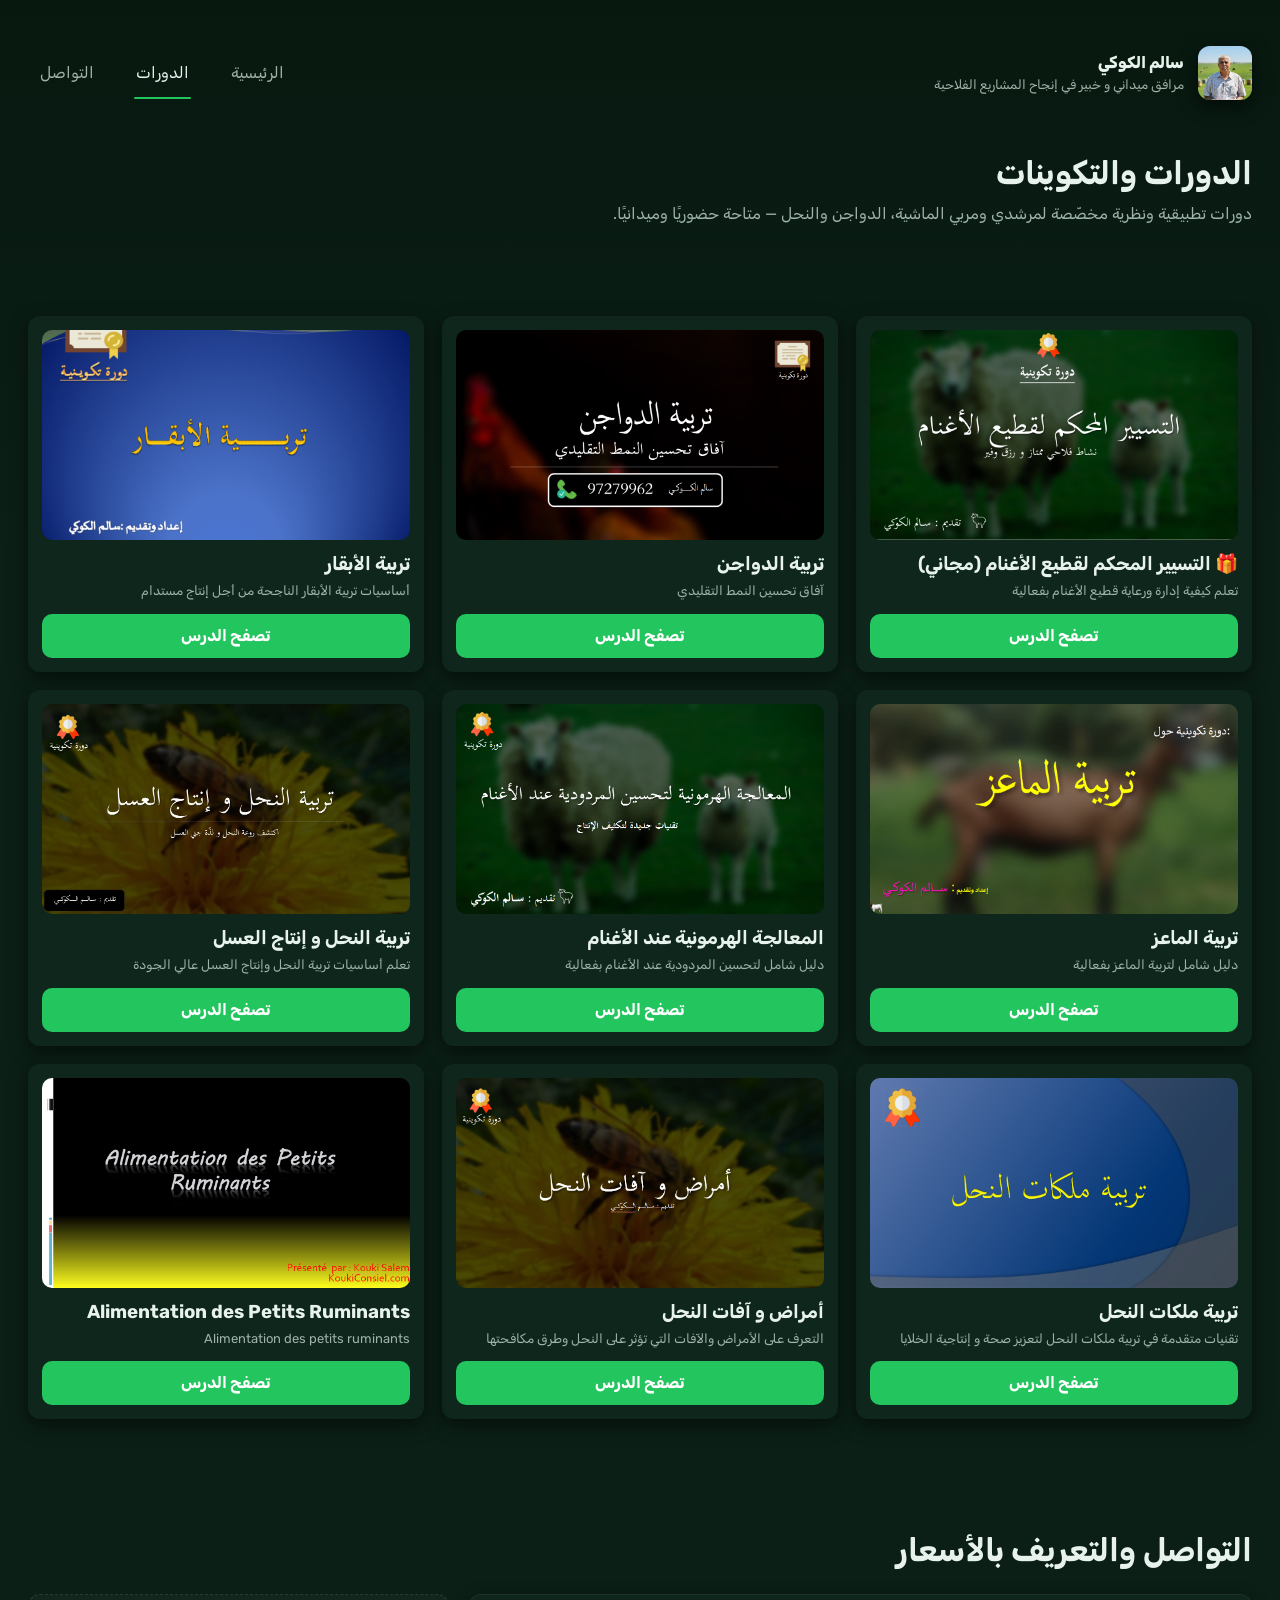
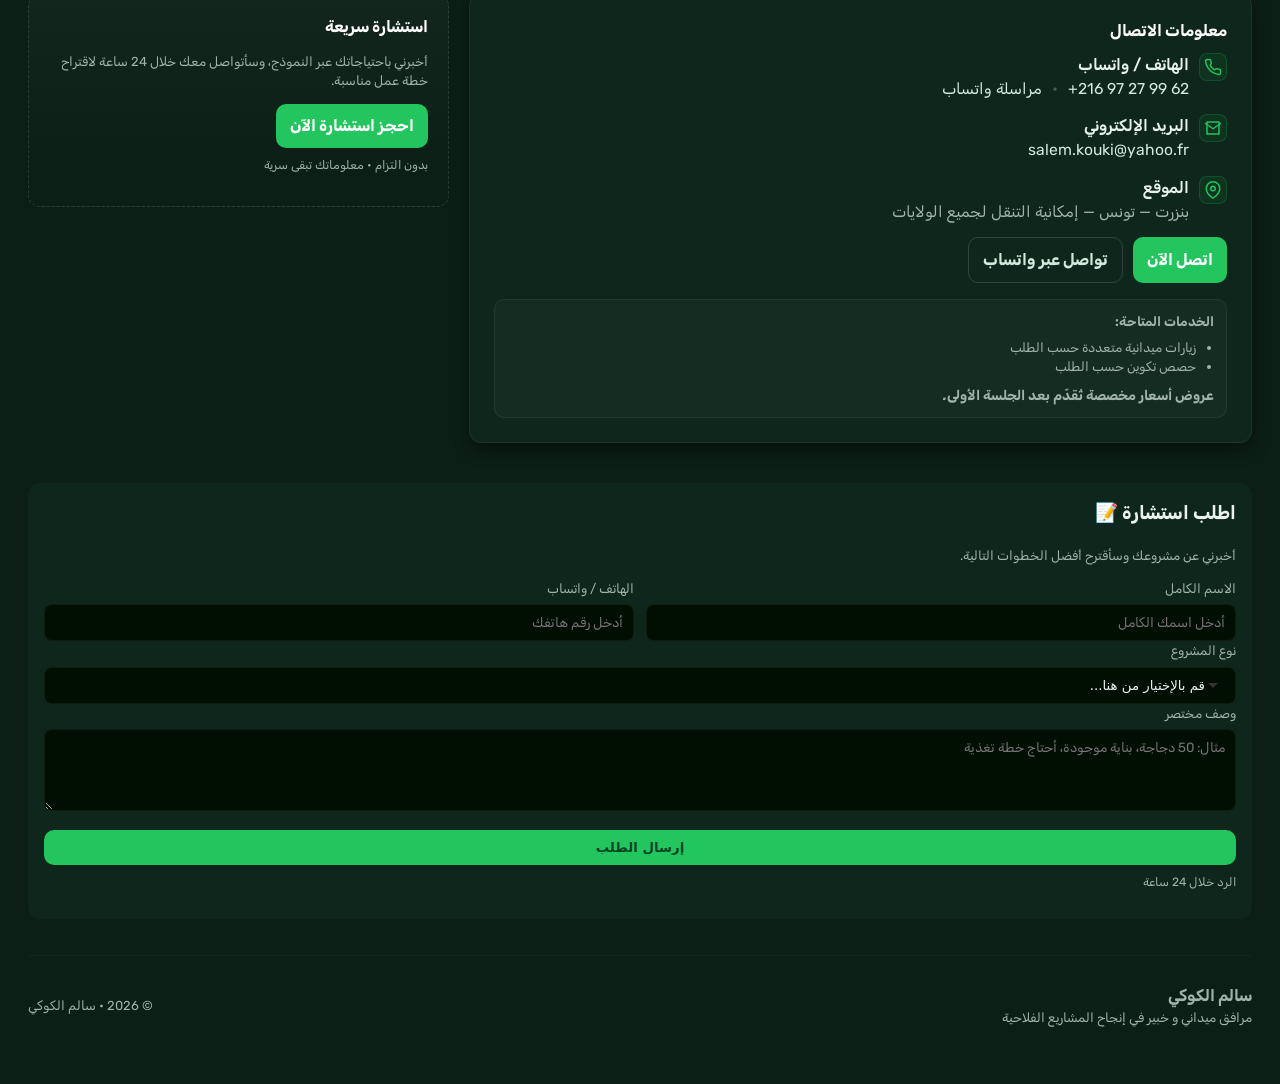
==== cours/index.html @ d53b3428 "courses" ====
<!doctype html>
<html lang="ar" dir="rtl">

<head>
    <meta charset="utf-8" />
    <meta name="viewport" content="width=device-width, initial-scale=1" />
    <meta name="theme-color" content="#0b1f16" />
    <title>دورات وتكوين — سالم الكوكي</title>
    <meta name="description"
        content="قائمة الدورات والتكوينات الميدانية والنظرية في تربية الماشية، الدواجن وتربية النحل." />
    <link rel="preconnect" href="https://fonts.googleapis.com">
    <link rel="preconnect" href="https://fonts.gstatic.com" crossorigin>
    <link href="https://fonts.googleapis.com/css2?family=Rubik:ital,wght@0,300..900;1,300..900&display=swap"
        rel="stylesheet">
    <link rel="stylesheet" href="../styles.css" />
</head>

<body>
    <div class="container">
        <header>
            <div class="brand">
                <div class="logo">
                    <img src="../small.png" alt="Logo"
                        style="width:100%;height:100%;object-fit:cover;border-radius:inherit;display:block;" />
                </div>
                <div>
                    <div style="font-weight:800">سالم الكوكي</div>
                    <div style="font-size:13px;color:var(--muted)">مرافق ميداني و خبير في إنجاح المشاريع الفلاحية</div>
                </div>
            </div>
            <nav id="site-nav" class="site-nav nav-hidden" aria-label="التنقل الرئيسي">
                <a href="../index.html">الرئيسية</a>
                <a href="#" class="active">الدورات</a>
                <a href="#contact">التواصل</a>
            </nav>
            <button class="menu-toggle" aria-controls="site-nav" aria-expanded="false" onclick="toggleMenu(event)">
                <svg xmlns="http://www.w3.org/2000/svg" width="24" height="24" viewBox="0 0 24 24" fill="none"
                    stroke="currentColor" stroke-width="2" stroke-linecap="round" stroke-linejoin="round"
                    class="feather feather-menu">
                    <line x1="3" y1="12" x2="21" y2="12"></line>
                    <line x1="3" y1="6" x2="21" y2="6"></line>
                    <line x1="3" y1="18" x2="21" y2="18"></line>
                </svg>
            </button>
        </header>

        <main>
            <section class="hero">
                <div>
                    <h1 style="line-height:1.2;">الدورات والتكوينات</h1>
                    <p>دورات تطبيقية ونظرية مخصّصة لمرشدي ومربي الماشية، الدواجن والنحل — متاحة حضوريًا وميدانيًا.</p>

                </div>


            </section>

            <section id="courses-list" style="padding-top:18px">

                <div class="cards-grid">
                    <article class="card">
                        <img class="card-media" src="./1.png" alt="التسيير المحكم لقطيع الأغنام​" />
                        <h3 style="margin: 0 0 -10px 0"> 🎁 التسيير المحكم لقطيع الأغنام​ (مجاني)</h3>
                        <p class="small">تعلم كيفية إدارة ورعاية قطيع الأغنام بفعالية</p>
                        <a class="btn cta full-width" href="./1.html">تصفح الدرس</a>
                    </article>

                    <article class="card">
                        <img class="card-media" src="./2.png" alt="التسيير المحكم لقطيع الأغنام​" />
                        <h3 style="margin: 0 0 -10px 0">تربية الدواجن​</h3>
                        <p class="small">آفاق تحسين النمط التقليدي​</p>
                        <a class="btn cta full-width" href="./2.html">تصفح الدرس</a>
                    </article>

                    <article class="card">
                        <img class="card-media" src="./3.png" alt="التسيير المحكم لقطيع الأغنام​" />
                        <h3 style="margin: 0 0 -10px 0">تربية الأبقار</h3>
                        <p class="small">
                            أساسيات تربية الأبقار الناجحة من أجل إنتاج مستدام​
                        </p>
                        <a class="btn cta full-width" href="./3.html">تصفح الدرس</a>
                    </article>

                    <article class="card">
                        <img class="card-media" src="./4.png" alt="التسيير المحكم لقطيع الأغنام​" />
                        <h3 style="margin: 0 0 -10px 0">تربية الماعز</h3>
                        <p class="small">
                            دليل شامل لتربية الماعز بفعالية​
                        </p>
                        <a class="btn cta full-width" href="./4.html">تصفح الدرس</a>
                    </article>

                    <article class="card">
                        <img class="card-media" src="./5.png" alt="التسيير المحكم لقطيع الأغنام​" />
                        <h3 style="margin: 0 0 -10px 0">المعالجة الهرمونية عند الأغنام​</h3>
                        <p class="small">
                            دليل شامل لتحسين المردودية عند الأغنام بفعالية​
                        </p>
                        <a class="btn cta full-width" href="./5.html">تصفح الدرس</a>
                    </article>

                    <article class="card">
                        <img class="card-media" src="./6.png" alt="التسيير المحكم لقطيع الأغنام​" />
                        <h3 style="margin: 0 0 -10px 0">تربية النحل و إنتاج العسل​</h3>
                        <p class="small">
                            تعلم أساسيات تربية النحل وإنتاج العسل عالي الجودة​
                        </p>
                        <a class="btn cta full-width" href="./6.html">تصفح الدرس</a>
                    </article>

                    <article class="card">
                        <img class="card-media" src="./7.png" alt="التسيير المحكم لقطيع الأغنام​" />
                        <h3 style="margin: 0 0 -10px 0">تربية ملكات النحل​</h3>
                        <p class="small">
                            تقنيات متقدمة في تربية ملكات النحل لتعزيز صحة و إنتاجية الخلايا​
                        </p>
                        <a class="btn cta full-width" href="./7.html">تصفح الدرس</a>
                    </article>

                    <article class="card">
                        <img class="card-media" src="./8.png" alt="التسيير المحكم لقطيع الأغنام​" />
                        <h3 style="margin: 0 0 -10px 0">أمراض و آفات النحل​</h3>
                        <p class="small">
                            التعرف على الأمراض والآفات التي تؤثر على النحل وطرق مكافحتها​
                        </p>
                        <a class="btn cta full-width" href="./8.html">تصفح الدرس</a>
                    </article>

                    <article class="card">
                        <img class="card-media" src="./9.png" alt="التسيير المحكم لقطيع الأغنام​" />
                        <h3 style="margin: 0 0 -10px 0">Alimentation des Petits Ruminants​</h3>
                        <p class="small">
                            Alimentation des petits ruminants
                        </p>
                        <a class="btn cta full-width" href="./9.html">تصفح الدرس</a>
                    </article>
                </div>
            </section>

            <section id="contact" class="contact-section" dir="rtl">
                <h2 class="contact-title">التواصل والتعريف بالأسعار</h2>

                <div class="contact-grid">
                    <article class="contact-card">
                        <h4>معلومات الاتصال</h4>

                        <ul class="contact-list">
                            <li>
                                <span class="icon" aria-hidden="true">
                                    <svg width="18" height="18" viewBox="0 0 24 24" fill="none" stroke="currentColor"
                                        stroke-width="2" stroke-linecap="round" stroke-linejoin="round">
                                        <path
                                            d="M22 16.92v3a2 2 0 0 1-2.18 2 19.86 19.86 0 0 1-8.63-3.07 19.5 19.5 0 0 1-6-6A19.86 19.86 0 0 1 2.08 4.18 2 2 0 0 1 4.06 2h3a2 2 0 0 1 2 1.72c.12.89.3 1.76.54 2.6a2 2 0 0 1-.45 2.11L8.09 9.91a16 16 0 0 0 6 6l1.48-1.06a2 2 0 0 1 2.11-.45c.84.24 1.71.42 2.6.54A2 2 0 0 1 22 16.92z" />
                                    </svg>
                                </span>
                                <div>
                                    <div class="label">الهاتف / واتساب</div>
                                    <div class="value">
                                        <a href="tel:+21697279962">‎+216 97 27 99 62</a>
                                        <span class="sep">•</span>
                                        <a href="https://wa.me/21697279962?text=مرحبا، إريد حجز إستشارة" target="_blank"
                                            rel="noopener">مراسلة واتساب</a>
                                    </div>
                                </div>
                            </li>
                            <li>
                                <span class="icon" aria-hidden="true">
                                    <svg width="18" height="18" viewBox="0 0 24 24" fill="none" stroke="currentColor"
                                        stroke-width="2" stroke-linecap="round" stroke-linejoin="round">
                                        <path d="M4 4h16v16H4z" fill="none" />
                                        <path d="M22 6l-10 7L2 6" />
                                    </svg>
                                </span>
                                <div>
                                    <div class="label">البريد الإلكتروني</div>
                                    <div class="value"><a href="mailto:salem.kouki@yahoo.fr">salem.kouki@yahoo.fr</a>
                                    </div>
                                </div>
                            </li>
                            <li>
                                <span class="icon" aria-hidden="true">
                                    <svg width="18" height="18" viewBox="0 0 24 24" fill="none" stroke="currentColor"
                                        stroke-width="2" stroke-linecap="round" stroke-linejoin="round">
                                        <path d="M21 10c0 7-9 13-9 13S3 17 3 10a9 9 0 1 1 18 0z" />
                                        <circle cx="12" cy="10" r="3" />
                                    </svg>
                                </span>
                                <div>
                                    <div class="label">الموقع</div>
                                    <div class="value">بنزرت — تونس — إمكانية التنقل لجميع الولايات</div>
                                </div>
                            </li>
                        </ul>

                        <div class="contact-actions">
                            <a class="btn cta" href="tel:+21697279962">اتصل الآن</a>
                            <a class="btn btn-ghost" href="https://wa.me/21697279962?text=مرحبا، إريد حجز إستشارة"
                                target="_blank" rel="noopener">تواصل عبر واتساب</a>
                        </div>

                        <div class="info-callout small">
                            <strong>الخدمات المتاحة:</strong>
                            <ul>
                                <li>زيارات ميدانية متعددة حسب الطلب</li>
                                <li>حصص تكوين حسب الطلب</li>
                            </ul>
                            <em>عروض أسعار مخصصة تُقدّم بعد الجلسة الأولى.</em>
                        </div>
                    </article>

                    <aside class="contact-cta">
                        <h4>استشارة سريعة</h4>
                        <p class="small">أخبرني باحتياجاتك عبر النموذج، وسأتواصل معك خلال 24 ساعة لاقتراح خطة عمل
                            مناسبة.</p>
                        <a class="btn cta" href="#contactFormSection">احجز استشارة الآن</a>
                        <p class="micro">بدون التزام • معلوماتك تبقى سرية</p>
                    </aside>
                </div>
            </section>

            <div class="form" id="contactFormSection">
                <h3 style="margin-top:0">اطلب استشارة 📝</h3>
                <p class="small">أخبرني عن مشروعك وسأقترح أفضل الخطوات التالية.</p>
                <form id="contactForm" action="https://formbold.com/s/6rpND" method="POST">
                    <div class="form-grid">
                        <div>
                            <label for="name">الاسم الكامل</label>
                            <input id="name" name="name" placeholder="أدخل اسمك الكامل" required />
                        </div>
                        <div>
                            <label for="phone">الهاتف / واتساب</label>
                            <input id="phone" name="phone" placeholder="أدخل رقم هاتفك" inputmode="tel" required />
                        </div>
                    </div>

                    <label for="service">نوع المشروع</label>
                    <select id="service" name="service"
                        style="font-family: system-ui, -apple-system, BlinkMacSystemFont, 'Segoe UI', Roboto, Oxygen, Ubuntu, Cantarell, 'Open Sans', 'Helvetica Neue', sans-serif;">
                        <option>قم بالإختيار من هنا...</option>
                        <option>أبقار</option>
                        <option>أغنام</option>
                        <option>دواجن</option>
                        <option>نحل</option>
                        <option>مختلط / استشارة</option>
                    </select>

                    <label for="message">وصف مختصر</label>
                    <textarea id="message" name="message" rows="4"
                        placeholder="مثال: 50 دجاجة، بناية موجودة، أحتاج خطة تغذية" required></textarea>

                    <button type="submit"
                        style="width:100%;margin-top:12px;
                                            font-family: system-ui, -apple-system, BlinkMacSystemFont, 'Segoe UI', Roboto, Oxygen, Ubuntu, Cantarell, 'Open Sans', 'Helvetica Neue', sans-serif;">إرسال
                        الطلب</button>
                    <p class="form-note">الرد خلال 24 ساعة</p>
                </form>

            </div>
        </main>

        <footer>
            <div class="footer-inner"
                style="display:flex;justify-content:space-between;align-items:center;gap:12px;flex-wrap:wrap">
                <div>
                    <strong>سالم الكوكي</strong>
                    <div class="small">مرافق ميداني و خبير في إنجاح المشاريع الفلاحية</div>
                </div>
                <div class="small">© <span id="year"></span> • سالم الكوكي </div>
            </div>
        </footer>
    </div>

    <script>
        document.getElementById('year').textContent = new Date().getFullYear();

        // Make article cards clickable
        document.querySelectorAll('.card').forEach(card => {
            card.addEventListener('click', function (e) {
                // Prevent double navigation if the button/link is clicked
                if (e.target.closest('a')) return;
                const link = card.querySelector('a.btn.cta');
                if (link) {
                    window.location.href = link.getAttribute('href');
                }
            });
            card.style.cursor = 'pointer';
        });

        // Mobile menu toggle (copied from index)
        function toggleMenu(e) {
            const nav = document.getElementById('site-nav');
            const open = !nav.classList.contains('open');
            nav.classList.toggle('open', open);
            e.currentTarget.setAttribute('aria-expanded', open ? 'true' : 'false');
            const existingBackdrop = document.querySelector('.nav-backdrop');
            if (open) {
                document.body.classList.add('menu-open');
                if (!existingBackdrop) {
                    const backdrop = document.createElement('div');
                    backdrop.className = 'nav-backdrop';
                    backdrop.addEventListener('click', () => {
                        nav.classList.remove('open');
                        document.body.classList.remove('menu-open');
                        e.currentTarget.setAttribute('aria-expanded', 'false');
                        backdrop.remove();
                    });
                    document.body.appendChild(backdrop);
                }
            } else {
                document.body.classList.remove('menu-open');
                if (existingBackdrop) existingBackdrop.remove();
            }
        }
    </script>
</body>

</html>
---- styles.css ----
:root {
  /* Dark green theme */
  --bg: #0b1f16;
  /* page background */
  --card: #0e261b;
  /* card surfaces */
  --muted: #9fb3a9;
  /* subdued text */
  --accent: #22c55e;
  /* primary accent (green) */
  --glass: rgba(255, 255, 255, 0.04);
  --max-width: 1300px;
  --radius: 14px;
  font-family: "Rubik", system-ui, -apple-system, "Segoe UI", Roboto,
    "Helvetica Neue", Arial;
}

* {
  box-sizing: border-box;
}

html,
body {
  min-height: 100%;
}

/* Smooth scrolling for in-page anchors */
html {
  scroll-behavior: smooth;
}

/* Respect users who prefer reduced motion */
@media (prefers-reduced-motion: reduce) {
  html {
    scroll-behavior: auto;
  }
}

body {
  margin: 0;
  background: linear-gradient(180deg, #07180f 0%, #0b1f16 60%);
  background-color: #0b1f16;
  /* solid fallback */
  background-repeat: no-repeat;
  /* never tile */
  background-attachment: fixed;
  /* stay continuous while scrolling */
  color: #e6f2eb;
  -webkit-font-smoothing: antialiased;
  -moz-osx-font-smoothing: grayscale;
  line-height: 1.5;
}

.container {
  max-width: var(--max-width);
  margin: 0 auto;
  padding: 28px;
}

header {
  display: flex;
  align-items: center;
  justify-content: space-between;
  padding: 18px 0;
  position: relative;
}

/* Header (no sticky/blur) */
header {
  position: relative; /* normal flow */
  top: auto;
  z-index: auto;
  backdrop-filter: none;
}

/* Add subtle border when scrolled */
.header-scrolled {
  border-bottom: 1px solid rgba(255, 255, 255, 0.06);
}

.brand {
  display: flex;
  gap: 14px;
  align-items: center;
}

.logo {
  width: 54px;
  height: 54px;
  border-radius: 12px;
  background: linear-gradient(135deg, #065f46, #16a34a);
  display: flex;
  align-items: center;
  justify-content: center;
  font-weight: 700;
  color: #04130d;
  box-shadow: 0 6px 18px rgba(0, 0, 0, 0.55);
}

nav {
  display: flex;
  gap: 18px;
  align-items: center;
}

nav a {
  color: var(--muted);
  text-decoration: none;
}

/* Modern nav styling */
.site-nav a {
  padding: 8px 12px;
  border-radius: 10px;
  position: relative;
  transition: color 0.2s ease, background-color 0.2s ease;
  display: inline-flex;
  align-items: center;
  gap: 8px;
}

.site-nav a:hover {
  background-color: rgba(255, 255, 255, 0.06);
  color: #e6f2eb;
}

.site-nav a.active {
  color: #e6f2eb;
}

.site-nav a.active::after {
  content: "";
  position: absolute;
  inset-inline: 10px;
  bottom: -6px;
  height: 2px;
  background: var(--accent);
  border-radius: 2px;
}

/* Mobile menu button */
.menu-toggle {
  display: none;
  background: rgba(255, 255, 255, 0.06);
  color: #e6f2eb;
  border: 1px solid rgba(255, 255, 255, 0.12);
  padding: 8px 12px;
  border-radius: 10px;
  font-weight: 700;
  cursor: pointer;
}

.cta {
  background: var(--accent);
  color: white;
  padding: 10px 14px;
  border-radius: 10px;
  text-decoration: none;
  font-weight: 700;
}

.full-width {
  width: 100%;
}

.hero {
  display: grid;
  grid-template-columns: 1fr 420px;
  gap: 28px;
  align-items: center;
  padding: 36px 0;
}

.hero h1 {
  font-size: 32px;
  margin: 0 0 10px 0;
}

.hero p {
  color: var(--muted);
  margin: 0 0 18px 0;
}

/* Modern chips under hero text */
.hero-badges {
  display: flex;
  flex-wrap: wrap;
  gap: 10px;
  margin: 14px 0 8px 0;
}

.badge {
  display: inline-flex;
  align-items: center;
  gap: 8px;
  background: rgba(34, 197, 94, 0.08);
  color: #b9fbc0;
  border: 1px solid rgba(34, 197, 94, 0.2);
  padding: 6px 10px;
  border-radius: 999px;
  font-size: 13px;
}

.badge .dot {
  width: 6px;
  height: 6px;
  border-radius: 50%;
  background: var(--accent);
  box-shadow: 0 0 0 4px rgba(34, 197, 94, 0.15);
}

.hero-actions {
  display: flex;
  gap: 10px;
  align-items: center;
  margin: 12px 0 6px 0;
}

.btn-ghost {
  background: transparent;
  color: #cfe9db;
  border: 1px solid rgba(255, 255, 255, 0.14);
  padding: 10px 14px;
  border-radius: 10px;
  text-decoration: none;
  font-weight: 700;
}

.btn-ghost:hover {
  border-color: rgba(255, 255, 255, 0.24);
  background: rgba(255, 255, 255, 0.04);
}

.cards {
  display: grid;
  grid-template-columns: repeat(2, 1fr);
  gap: 12px;
  margin-top: 16px;
}

.cards-grid {
  display: grid;
  grid-template-columns: repeat(3, 1fr);
  gap: 18px;
  margin-top: 18px;
}

.card-media {
  width: 100%;
  height: 210px;
  object-fit: cover;
  border-radius: 10px;
  display: block;
  margin-bottom: 10px;
}

@media (max-width: 980px) {
  .cards-grid {
    grid-template-columns: repeat(2, 1fr);
  }
}

@media (max-width: 620px) {
  .cards-grid {
    grid-template-columns: 1fr;
  }
  .card-media {
    height: 180px;
  }
}

.card {
  background: var(--card);
  padding: 14px;
  border-radius: 12px;
  box-shadow: 0 6px 18px rgba(0, 0, 0, 0.5);
}

.profile-card {
  background: linear-gradient(180deg, rgba(255, 255, 255, 0.02), transparent);
  padding: 18px;
  border-radius: 12px;
}

.profile-card h3 {
  margin: 0 0 6px 0;
}

.profile-card p {
  margin: 0;
  color: var(--muted);
}

.services {
  display: grid;
  grid-template-columns: repeat(3, 1fr);
  gap: 14px;
  margin-top: 22px;
}

.service {
  background: var(--glass);
  padding: 16px;
  border-radius: 12px;
  border: 1px solid rgba(255, 255, 255, 0.06);
  transition: transform 0.2s ease, border-color 0.2s ease, background 0.2s ease;
}

.service h4 {
  margin: 0 0 8px 0;
}

.service:hover {
  background: rgba(255, 255, 255, 0.06);
  border-color: rgba(255, 255, 255, 0.12);
  transform: translateY(-2px);
}

.about {
  display: flex;
  gap: 24px;
  align-items: flex-start;
  padding: 36px 0;
  border-top: 1px solid rgba(255, 255, 255, 0.03);
  flex-wrap: wrap;
}

.about img {
  width: 100%;
  border-radius: 12px;
  object-fit: cover;
}

/* About media column */
.about-media {
  width: min(360px, 100%);
  flex-shrink: 0;
}

.testimonials {
  margin-top: 18px;
  display: grid;
  grid-template-columns: repeat(2, 1fr);
  gap: 12px;
}

.testimonial {
  background: rgba(255, 255, 255, 0.02);
  padding: 14px;
  border-radius: 12px;
}

@media (max-width: 620px) {
  .testimonials {
    grid-template-columns: repeat(1, 1fr);
  }
}
@media (max-width: 640px) {
  footer .footer-inner {
    flex-direction: column;
    justify-content: center;
    align-items: center;
    text-align: center;
  }
}

/* Gallery */
.gallery {
  display: grid;
  grid-template-columns: repeat(3, 1fr);
  gap: 12px;
  margin-top: 18px;
}

.gallery figure {
  margin: 0;
  position: relative;
  overflow: hidden;
  border-radius: 12px;
  background: var(--glass);
}

.gallery img {
  width: 100%;
  aspect-ratio: 4 / 3;
  height: auto;
  object-fit: cover;
  display: block;
  transition: transform 0.3s ease;
}

.gallery figure:hover img {
  transform: scale(1.04);
}

.gallery figcaption {
  position: absolute;
  left: 0;
  right: 0;
  bottom: 0;
  padding: 8px 10px;
  background: linear-gradient(transparent, rgba(0, 0, 0, 0.55));
  color: #e6f2eb;
  font-size: 13px;
}

footer {
  border-top: 1px solid rgba(255, 255, 255, 0.03);
  padding: 28px 0;
  margin-top: 36px;
  color: var(--muted);
}

/* Contact section modern layout */
.contact-section {
  margin-top: 40px;
  padding: 40px 0;
}

.contact-title {
  font-size: 2em;
  margin-bottom: 20px;
  text-align: right;
}

.contact-grid {
  display: grid;
  grid-template-columns: 1.3fr 0.7fr;
  gap: 20px;
  align-items: start;
}

.contact-card {
  background: var(--card);
  padding: 24px;
  border-radius: 12px;
  box-shadow: 0 6px 18px rgba(0, 0, 0, 0.45);
  border: 1px solid rgba(255, 255, 255, 0.06);
}

.contact-card h4,
.contact-cta h4 {
  margin: 0 0 10px 0;
  color: #fff;
}

.contact-list {
  list-style: none;
  padding: 0;
  margin: 10px 0 0 0;
  display: flex;
  flex-direction: column;
  gap: 14px;
}

.contact-list li {
  display: grid;
  grid-template-columns: 28px 1fr;
  gap: 10px;
  align-items: start;
}

.contact-list .icon {
  width: 28px;
  height: 28px;
  display: inline-flex;
  align-items: center;
  justify-content: center;
  color: var(--accent);
  background: rgba(34, 197, 94, 0.08);
  border: 1px solid rgba(34, 197, 94, 0.2);
  border-radius: 8px;
}

.contact-list .label {
  font-weight: 600;
  color: #e6f2eb;
}

.contact-list .value {
  color: var(--muted);
  font-size: 0.98em;
}

.contact-list a {
  color: #cfe9db;
  text-decoration: none;
}

.contact-list a:hover {
  text-decoration: underline;
}

.contact-list .sep {
  margin: 0 6px;
  color: rgba(255, 255, 255, 0.25);
}

.contact-actions {
  display: flex;
  flex-wrap: wrap;
  gap: 10px;
  margin-top: 14px;
}

.btn {
  display: inline-flex;
  align-items: center;
  justify-content: center;
}

.info-callout {
  margin-top: 16px;
  padding: 12px;
  border-radius: 10px;
  background: rgba(255, 255, 255, 0.03);
  border: 1px solid rgba(255, 255, 255, 0.06);
}

.info-callout ul {
  margin: 6px 0 8px 0;
  padding-inline-start: 18px;
}

.info-callout em {
  display: block;
  margin-top: 6px;
  font-weight: 700;
  font-size: 1.05em;
}

.contact-cta {
  background: linear-gradient(180deg, rgba(255, 255, 255, 0.03), transparent);
  padding: 20px;
  border-radius: 12px;
  border: 1px dashed rgba(255, 255, 255, 0.12);
}

.contact-cta .micro {
  margin-top: 8px;
  color: var(--muted);
  font-size: 12px;
}

@media (max-width: 980px) {
  .contact-grid {
    grid-template-columns: 1fr;
  }
}

@media (max-width: 980px) {
  .hero {
    grid-template-columns: 1fr;
  }

  .services {
    grid-template-columns: repeat(2, 1fr);
  }

  .cards {
    grid-template-columns: 1fr;
  }

  .gallery {
    grid-template-columns: repeat(2, 1fr);
  }
}

@media (max-width: 620px) {
  .services {
    grid-template-columns: 1fr;
  }

  .hero h1 {
    font-size: 26px;
  }

  .nav-hidden {
    display: none;
  }

  .gallery {
    grid-template-columns: 1fr;
  }

  .menu-toggle {
    display: flex;
    align-items: center;
    gap: 8px;
  }

  /* Overlay mobile nav when opened */
  .nav-hidden.open {
    display: flex;
    flex-direction: column;
    position: absolute;
    right: 16px;
    left: 16px;
    top: 64px;
    background: var(--card);
    border: 1px solid rgba(255, 255, 255, 0.08);
    border-radius: 12px;
    padding: 12px;
    gap: 10px;
    box-shadow: 0 10px 30px rgba(0, 0, 0, 0.35);
    z-index: 999;
  }

  .nav-hidden.open a {
    padding: 10px 12px;
    border-radius: 10px;
    background: rgba(255, 255, 255, 0.03);
    border: 1px solid rgba(255, 255, 255, 0.06);
  }

  .nav-hidden.open .nav-ico {
    width: 18px;
    height: 18px;
  }

  .nav-hidden.open a span {
    display: inline-block;
  }

  .container {
    padding: 18px;
  }

  /* Stack About section on small screens */
  .about {
    flex-direction: column;
    gap: 16px !important;
    padding: 24px 0 !important;
  }

  .about-media {
    width: 100% !important;
  }

  .about-media img {
    aspect-ratio: 4 / 3;
    height: auto;
  }
}

.form {
  background: var(--card);
  padding: 16px;
  border-radius: 12px;
}

label {
  display: block;
  font-size: 13px;
  color: var(--muted);
  margin-bottom: 6px;
}

input,
textarea,
select {
  width: 100%;
  padding: 10px;
  border-radius: 8px;
  border: 1px solid rgba(255, 255, 255, 0.06);
  background-color: #000f02;
  /* ensure dark control surface */
  color: inherit;
  font-family: inherit;
}

input:focus,
textarea:focus,
select:focus {
  outline: none;
  border-color: rgba(34, 197, 94, 0.5);
  box-shadow: 0 0 0 4px rgba(34, 197, 94, 0.12);
}

/* Force dark dropdown UI */
select {
  color-scheme: dark;
  /* hint browsers to render dark popups */
}

/* Dropdown list options (Chromium/Firefox) */
select option {
  background-color: #0a0a0a;
  /* black options panel */
  color: #e6f2eb;
}

select option:hover,
select option:checked {
  background-color: #111;
  /* dark hover/selected */
  color: #e6f2eb;
}

button {
  background: var(--accent);
  border: none;
  padding: 10px 14px;
  border-radius: 10px;
  color: #042;
  font-weight: 700;
  cursor: pointer;
  transition: transform 0.15s ease, box-shadow 0.15s ease;
}

.form-note {
  margin-top: 8px;
  color: var(--muted);
  font-size: 12px;
}

button:hover {
  transform: translateY(-1px);
  box-shadow: 0 10px 18px rgba(0, 0, 0, 0.25);
}

.small {
  font-size: 13px;
  color: var(--muted);
}

.grid-2 {
  display: grid;
  grid-template-columns: 1fr 1fr;
  gap: 12px;
}

/* two-column inputs in contact form (inside hero) */
.form-grid {
  display: grid;
  grid-template-columns: 1fr 1fr;
  gap: 12px;
}

@media (max-width: 620px) {
  .form-grid {
    grid-template-columns: 1fr;
  }

  #site-nav a {
    width: 100%;
    text-align: center;
  }
}

/* Floating WhatsApp button */
.whatsapp-fab {
  position: fixed;
  inset-block-end: calc(16px + env(safe-area-inset-bottom));
  inset-inline-end: 16px;
  width: 56px;
  height: 56px;
  border-radius: 50%;
  background: #25d366;
  /* WhatsApp green */
  color: #04130d;
  display: flex;
  align-items: center;
  justify-content: center;
  box-shadow: 0 8px 24px rgba(0, 0, 0, 0.35);
  text-decoration: none;
  z-index: 1000;
  transition: transform 0.2s ease, box-shadow 0.2s ease;
  right: 16px;
}

.whatsapp-fab:hover {
  transform: translateY(-2px);
  box-shadow: 0 10px 28px rgba(0, 0, 0, 0.45);
}

.whatsapp-fab svg {
  width: 28px;
  height: 28px;
  fill: #ffffff;
}

@media (max-width: 620px) {
  .whatsapp-fab {
    width: 52px;
    height: 52px;
    inset-inline-end: 12px;
  }
}

.sr-only {
  position: absolute;
  width: 1px;
  height: 1px;
  padding: 0;
  margin: -1px;
  overflow: hidden;
  clip: rect(0, 0, 0, 0);
  white-space: nowrap;
  border: 0;
}

/* Fancyapps Carousel (gallery) */
#myCarousel {
  --f-arrow-pos: 10px;
  --f-arrow-bg: rgba(255, 255, 255, 0.75);
  --f-arrow-hover-bg: rgba(255, 255, 255, 1);
  --f-arrow-color: #333;
  --f-arrow-width: 40px;
  --f-arrow-height: 40px;
  --f-arrow-svg-width: 20px;
  --f-arrow-svg-height: 20px;
  --f-arrow-svg-stroke-width: 2px;
  --f-arrow-border-radius: 50%;

  height: 400px;
  border-radius: 12px;
  background: var(--glass);
  overflow: hidden;
}

#myCarousel .f-carousel__slide {
  display: flex;
  align-items: center;
  justify-content: center;
}

#myCarousel img {
  max-width: 100%;
  max-height: 100%;
  height: auto;
  display: block;
}

select {
  -webkit-appearance: none; /* For Webkit browsers */
  -moz-appearance: none; /* For Firefox */
  appearance: none; /* Standard property */
  background-image: url('data:image/svg+xml;utf8,<svg fill="%23333" height="24" viewBox="0 0 24 24" width="24" xmlns="http://www.w3.org/2000/svg"><path d="M7 10l5 5 5-5z"/><path d="M0 0h24v24H0z" fill="none"/></svg>');
  background-repeat: no-repeat;
  background-position: right 10px center;
  padding-right: 30px;
}
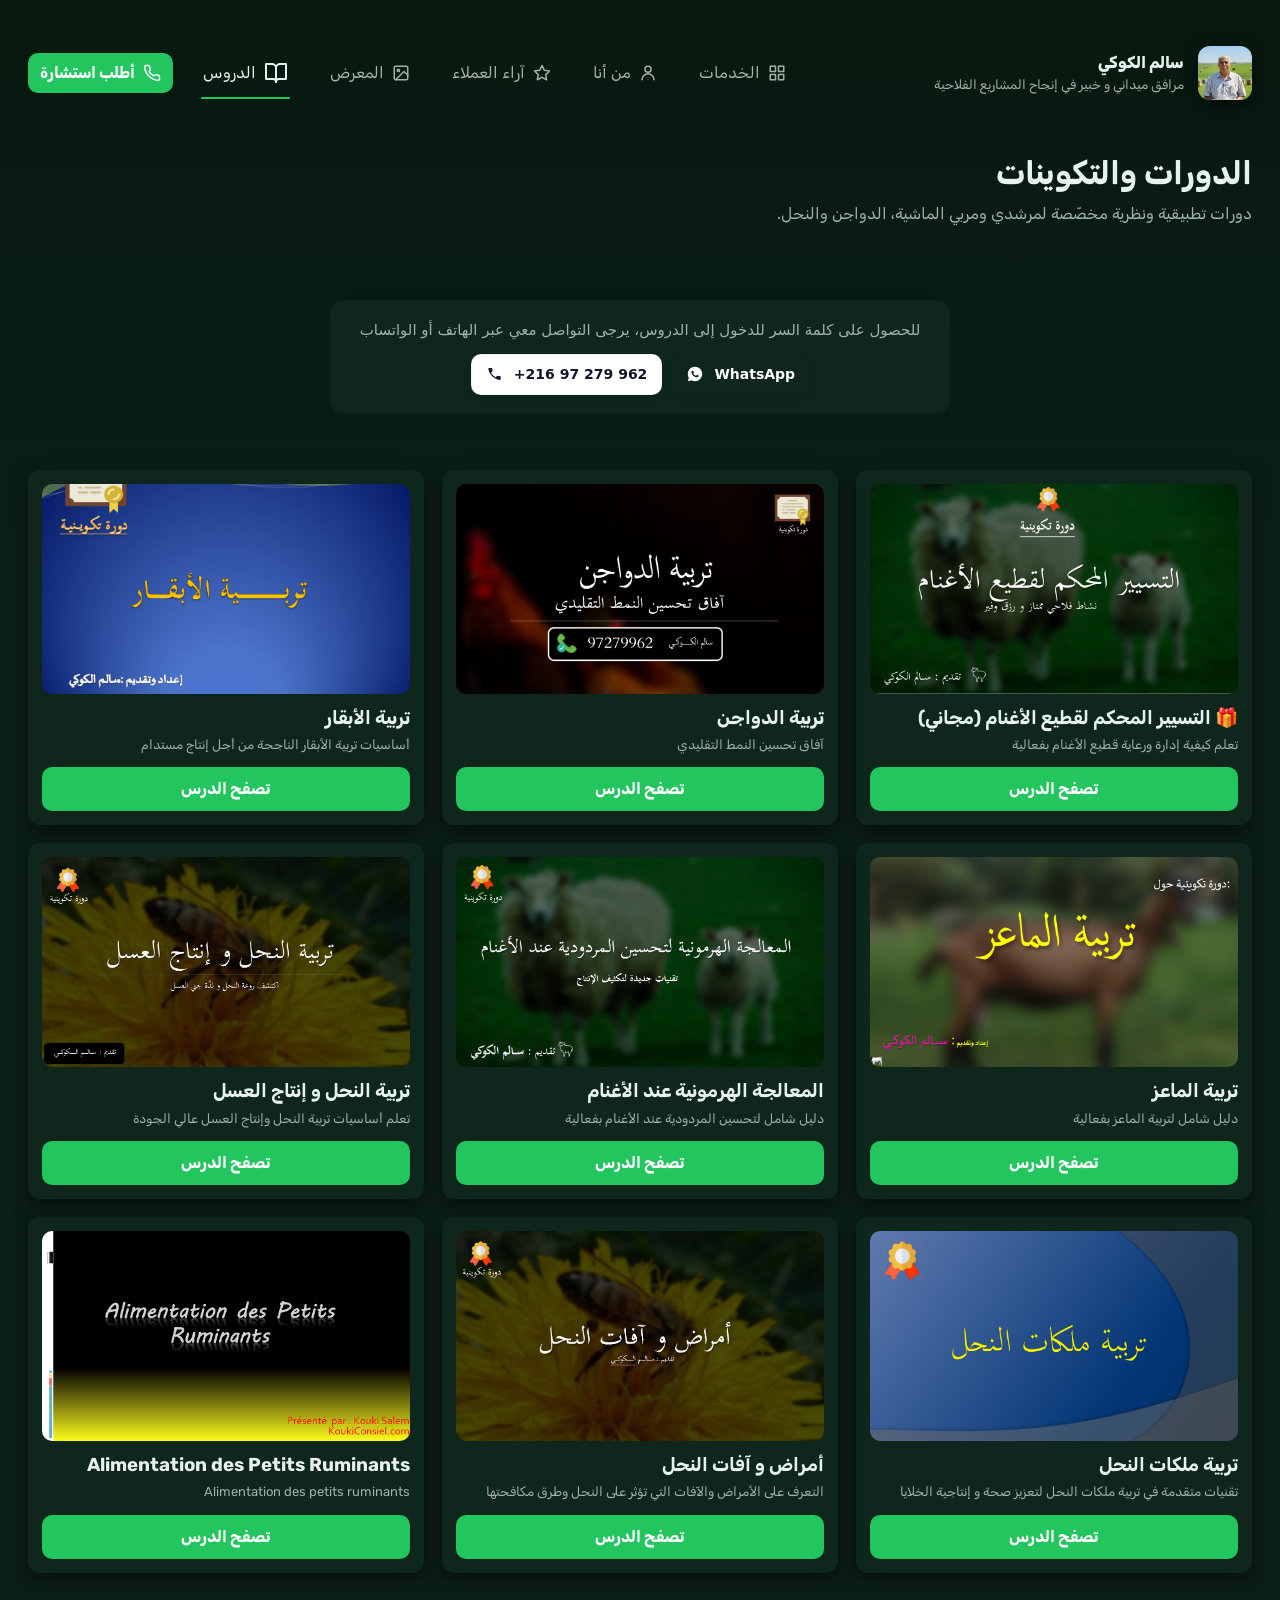
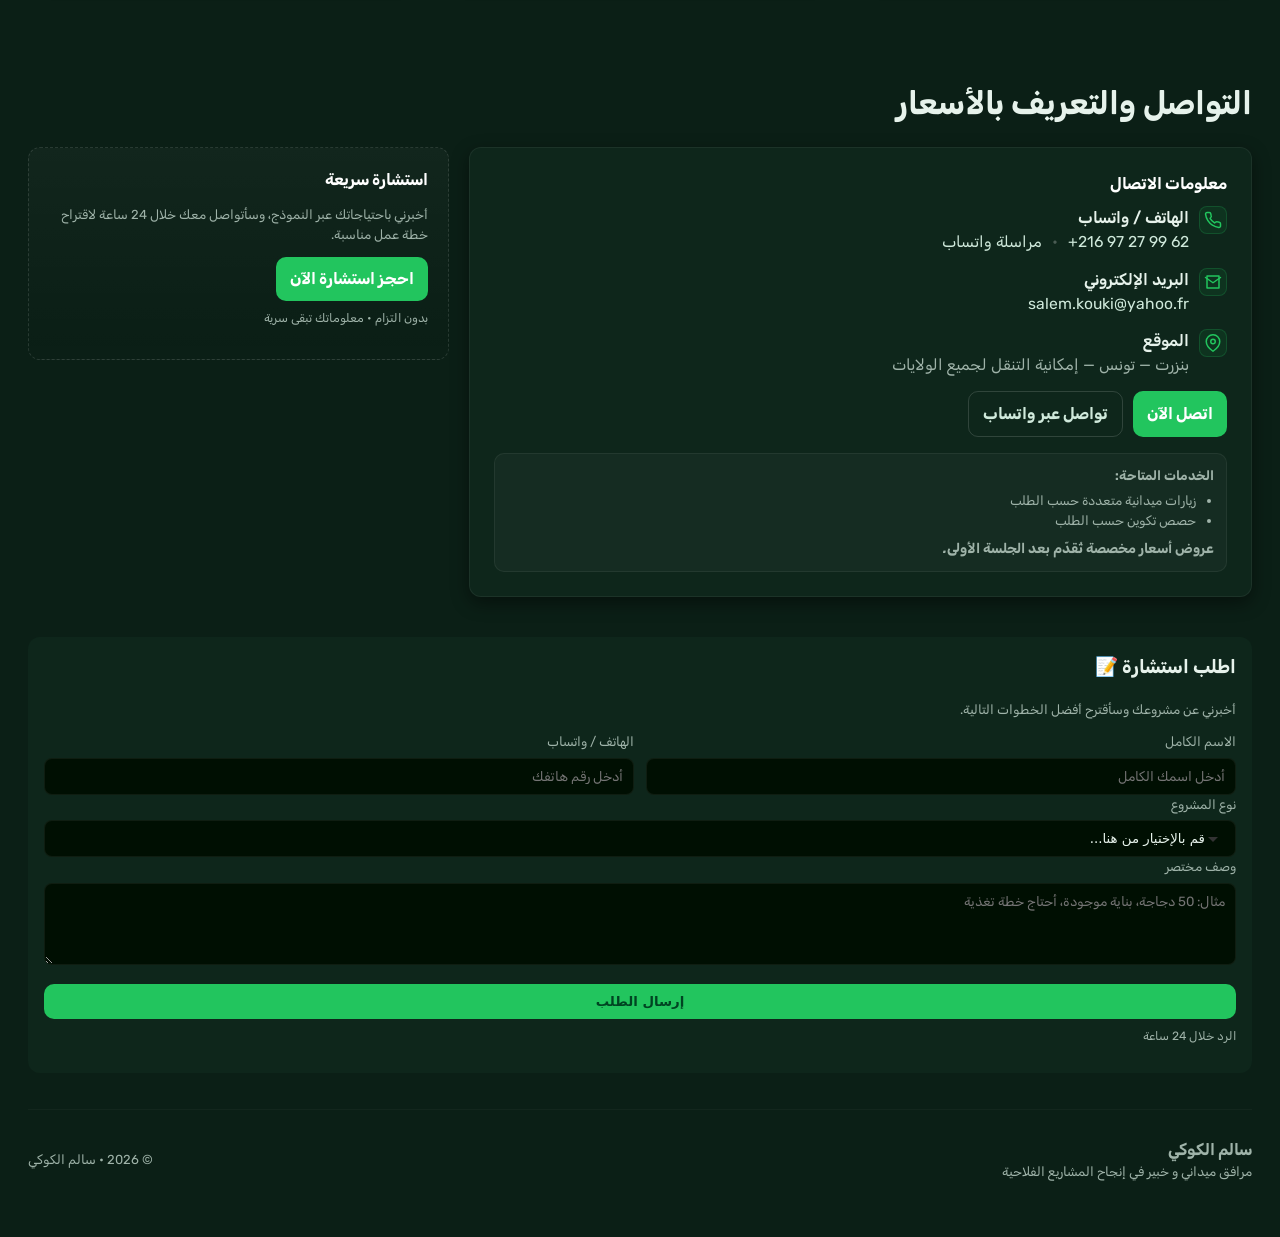
==== commit 1acf76aa: "fix courses page" ====
--- a/cours/index.html
+++ b/cours/index.html
@@ -28,32 +28,211 @@
                     <div style="font-size:13px;color:var(--muted)">مرافق ميداني و خبير في إنجاح المشاريع الفلاحية</div>
                 </div>
             </div>
-            <nav id="site-nav" class="site-nav nav-hidden" aria-label="التنقل الرئيسي">
-                <a href="../index.html">الرئيسية</a>
-                <a href="#" class="active">الدورات</a>
-                <a href="#contact">التواصل</a>
+            <nav id="site-nav" class="nav-hidden site-nav" aria-label="التنقل الرئيسي">
+                <a href="../index.html#services">
+                    <svg class="nav-ico" width="18" height="18" viewBox="0 0 24 24" fill="none" stroke="currentColor"
+                        stroke-width="2" stroke-linecap="round" stroke-linejoin="round" aria-hidden="true"
+                        focusable="false">
+                        <rect x="3" y="3" width="7" height="7"></rect>
+                        <rect x="14" y="3" width="7" height="7"></rect>
+                        <rect x="14" y="14" width="7" height="7"></rect>
+                        <rect x="3" y="14" width="7" height="7"></rect>
+                    </svg>
+                    <span>الخدمات</span>
+                </a>
+                <a href="../index.html#about">
+                    <svg class="nav-ico" width="18" height="18" viewBox="0 0 24 24" fill="none" stroke="currentColor"
+                        stroke-width="2" stroke-linecap="round" stroke-linejoin="round" aria-hidden="true"
+                        focusable="false">
+                        <path d="M20 21a8 8 0 0 0-16 0"></path>
+                        <circle cx="12" cy="7" r="4"></circle>
+                    </svg>
+                    <span>من أنا</span>
+                </a>
+                <a href="../index.html#testimonials">
+                    <svg class="nav-ico" width="18" height="18" viewBox="0 0 24 24" fill="none" stroke="currentColor"
+                        stroke-width="2" stroke-linecap="round" stroke-linejoin="round" aria-hidden="true"
+                        focusable="false">
+                        <polygon
+                            points="12 2 15.09 8.26 22 9.27 17 14.14 18.18 21.02 12 17.77 5.82 21.02 7 14.14 2 9.27 8.91 8.26 12 2">
+                        </polygon>
+                    </svg>
+                    <span>آراء العملاء</span>
+                </a>
+                <a href="../index.html#gallery">
+                    <svg class="nav-ico" width="18" height="18" viewBox="0 0 24 24" fill="none" stroke="currentColor"
+                        stroke-width="2" stroke-linecap="round" stroke-linejoin="round" aria-hidden="true"
+                        focusable="false">
+                        <rect x="3" y="3" width="18" height="18" rx="2" ry="2"></rect>
+                        <circle cx="8.5" cy="8.5" r="1.5"></circle>
+                        <path d="M21 15l-5-5L5 21"></path>
+                    </svg>
+                    <span>المعرض</span>
+                </a>
+                <a href="#" class="active">
+                    <svg xmlns="http://www.w3.org/2000/svg" width="24" height="24" viewBox="0 0 24 24" fill="none"
+                        stroke="currentColor" stroke-width="2" stroke-linecap="round" stroke-linejoin="round"
+                        class="feather feather-book-open">
+                        <path d="M2 3h6a4 4 0 0 1 4 4v14a3 3 0 0 0-3-3H2z"></path>
+                        <path d="M22 3h-6a4 4 0 0 0-4 4v14a3 3 0 0 1 3-3h7z"></path>
+                    </svg>
+                    <span>الدروس</span>
+                </a>
+                <a href="../index.html#contact" class="cta">
+                    <svg class="nav-ico" width="18" height="18" viewBox="0 0 24 24" fill="none" stroke="currentColor"
+                        stroke-width="2" stroke-linecap="round" stroke-linejoin="round" aria-hidden="true"
+                        focusable="false">
+                        <path
+                            d="M22 16.92v3a2 2 0 0 1-2.18 2 19.86 19.86 0 0 1-8.63-3.07 19.5 19.5 0 0 1-6-6A19.86 19.86 0 0 1 2.08 4.18 2 2 0 0 1 4.06 2h3a2 2 0 0 1 2 1.72c.12.89.3 1.76.54 2.6a2 2 0 0 1-.45 2.11L8.09 9.91a16 16 0 0 0 6 6l1.48-1.06a2 2 0 0 1 2.11-.45c.84.24 1.71.42 2.6.54A2 2 0 0 1 22 16.92z">
+                        </path>
+                    </svg>
+                    <span>أطلب استشارة</span>
+                </a>
             </nav>
-            <button class="menu-toggle" aria-controls="site-nav" aria-expanded="false" onclick="toggleMenu(event)">
-                <svg xmlns="http://www.w3.org/2000/svg" width="24" height="24" viewBox="0 0 24 24" fill="none"
+            <button class="menu-toggle"
+                style="font-family: system-ui, -apple-system, BlinkMacSystemFont, 'Segoe UI', Roboto, Oxygen, Ubuntu, Cantarell, 'Open Sans', 'Helvetica Neue', sans-serif;"
+                aria-controls="site-nav" aria-expanded="false" onclick="toggleMenu(event)"><svg
+                    xmlns="http://www.w3.org/2000/svg" width="24" height="24" viewBox="0 0 24 24" fill="none"
                     stroke="currentColor" stroke-width="2" stroke-linecap="round" stroke-linejoin="round"
                     class="feather feather-menu">
                     <line x1="3" y1="12" x2="21" y2="12"></line>
                     <line x1="3" y1="6" x2="21" y2="6"></line>
                     <line x1="3" y1="18" x2="21" y2="18"></line>
-                </svg>
-            </button>
+                </svg></button>
         </header>
 
         <main>
             <section class="hero">
                 <div>
                     <h1 style="line-height:1.2;">الدورات والتكوينات</h1>
-                    <p>دورات تطبيقية ونظرية مخصّصة لمرشدي ومربي الماشية، الدواجن والنحل — متاحة حضوريًا وميدانيًا.</p>
-
-                </div>
-
-
+                    <p>دورات تطبيقية ونظرية مخصّصة لمرشدي ومربي الماشية، الدواجن والنحل.</p>
+                </div>
             </section>
+
+            <!-- Improved RTL-friendly contact card -->
+            <div lang="ar" dir="ltr" class="contact-card unique-card">
+                <p class="lead">للحصول على كلمة السر للدخول إلى الدروس، يرجى التواصل معي عبر الهاتف أو الواتساب</p>
+
+                <div class="actions" role="group" aria-label="الاتصال/واتساب">
+                    <!-- Phone button (replace number) -->
+                    <a class="btn phone" href="tel:+21697279962" aria-label="اتصل بالهاتف">
+                        <!-- phone svg -->
+                        <svg viewBox="0 0 24 24" class="icon" aria-hidden="true">
+                            <path
+                                d="M6.6 10.2a15.5 15.5 0 006.2 6.2l1.9-1.9a1 1 0 01.9-.3c1 .2 2 .3 2.9.3a1 1 0 011 1v3.5a1 1 0 01-1 1A18 18 0 013 5a1 1 0 011-1h3.5a1 1 0 011 1c0 1 .1 1.9.3 2.9a1 1 0 01-.3.9L6.6 10.2z"
+                                fill="currentColor" />
+                        </svg>
+                        <span class="text">+216 97 279 962</span>
+                    </a>
+
+                    <!-- WhatsApp button (replace number without plus sign in wa.me link) -->
+                    <a class="btn whatsapp" href="https://wa.me/+21697279962" target="_blank" rel="noopener"
+                        aria-label="محادثة واتساب">
+                        <!-- whatsapp svg -->
+                        <?xml version="1.0" encoding="utf-8"?>
+
+                        <svg xmlns="http://www.w3.org/2000/svg" viewBox="0 0 30 30" class="icon" aria-hidden="true"
+                            fill="currentColor">
+                            <path
+                                d="M 15 3 C 8.373 3 3 8.373 3 15 C 3 17.251208 3.6323415 19.350068 4.7109375 21.150391 L 3.1074219 27 L 9.0820312 25.431641 C 10.829354 26.425062 12.84649 27 15 27 C 21.627 27 27 21.627 27 15 C 27 8.373 21.627 3 15 3 z M 10.892578 9.4023438 C 11.087578 9.4023438 11.287937 9.4011562 11.460938 9.4101562 C 11.674938 9.4151563 11.907859 9.4308281 12.130859 9.9238281 C 12.395859 10.509828 12.972875 11.979906 13.046875 12.128906 C 13.120875 12.277906 13.173313 12.453437 13.070312 12.648438 C 12.972312 12.848437 12.921344 12.969484 12.777344 13.146484 C 12.628344 13.318484 12.465078 13.532109 12.330078 13.662109 C 12.181078 13.811109 12.027219 13.974484 12.199219 14.271484 C 12.371219 14.568484 12.968563 15.542125 13.851562 16.328125 C 14.986562 17.342125 15.944188 17.653734 16.242188 17.802734 C 16.540187 17.951734 16.712766 17.928516 16.884766 17.728516 C 17.061766 17.533516 17.628125 16.864406 17.828125 16.566406 C 18.023125 16.268406 18.222188 16.319969 18.492188 16.417969 C 18.766188 16.515969 20.227391 17.235766 20.525391 17.384766 C 20.823391 17.533766 21.01875 17.607516 21.09375 17.728516 C 21.17075 17.853516 21.170828 18.448578 20.923828 19.142578 C 20.676828 19.835578 19.463922 20.505734 18.919922 20.552734 C 18.370922 20.603734 17.858562 20.7995 15.351562 19.8125 C 12.327563 18.6215 10.420484 15.524219 10.271484 15.324219 C 10.122484 15.129219 9.0605469 13.713906 9.0605469 12.253906 C 9.0605469 10.788906 9.8286563 10.071437 10.097656 9.7734375 C 10.371656 9.4754375 10.692578 9.4023438 10.892578 9.4023438 z" />
+                        </svg>
+                        <span class="text">WhatsApp</span>
+                    </a>
+                </div>
+            </div>
+
+            <style>
+                /* Scope everything under this specific card */
+                .unique-card {
+                    max-width: 620px;
+                    margin: 20px auto;
+                    padding: 18px;
+                    background: var(--card);
+                    border-radius: var(--radius);
+                    box-shadow: 0 6px 22px rgba(15, 23, 42, 0.08);
+                    text-align: center;
+                    font-family: Inter, system-ui, "Segoe UI", Roboto, "Helvetica Neue", Arial;
+                    color: #0f172a;
+                    border: 1px solid rgba(15, 23, 42, 0.04);
+                }
+
+                .unique-card .lead {
+                    margin: 0 0 12px;
+                    line-height: 1.5;
+                    font-size: 15px;
+                    color: var(--muted);
+                }
+
+                .unique-card .actions {
+                    display: inline-flex;
+                    gap: 10px;
+                    align-items: center;
+                    justify-content: center;
+                    flex-wrap: wrap;
+                }
+
+                .unique-card .btn {
+                    display: inline-flex;
+                    align-items: center;
+                    gap: 10px;
+                    padding: 9px 14px;
+                    border-radius: 10px;
+                    text-decoration: none;
+                    font-weight: 600;
+                    box-shadow: 0 3px 10px rgba(2, 6, 23, 0.06);
+                    transition: transform .12s ease, box-shadow .12s ease;
+                    background: #fff;
+                    border: 1px solid rgba(2, 6, 23, 0.06);
+                    color: var(--accent-dark);
+                    min-width: 140px;
+                    justify-content: center;
+                }
+
+                .unique-card .btn:hover {
+                    transform: translateY(-4px);
+                    box-shadow: 0 10px 25px rgba(2, 6, 23, 0.08);
+                }
+
+                .unique-card .btn.phone {
+                    color: var(--accent-dark);
+                }
+
+                .unique-card .btn.whatsapp {
+                    color: #fff;
+                    background: linear-gradient(180deg, var(--whatsapp), #19b75a);
+                    border: none;
+                    min-width: 120px;
+                }
+
+                .unique-card .btn .icon {
+                    width: 18px;
+                    height: 18px;
+                    flex-shrink: 0;
+                }
+
+                .unique-card .btn .text {
+                    font-size: 14px;
+                }
+
+                /* small screens */
+                @media (max-width:420px) {
+                    .unique-card {
+                        padding: 14px;
+                    }
+
+                    .unique-card .btn {
+                        min-width: 100%;
+                        justify-content: flex-start;
+                        padding-left: 16px;
+                    }
+
+                    .unique-card .actions {
+                        flex-direction: column;
+                        gap: 8px;
+                    }
+                }
+            </style>
+
 
             <section id="courses-list" style="padding-top:18px">
 
